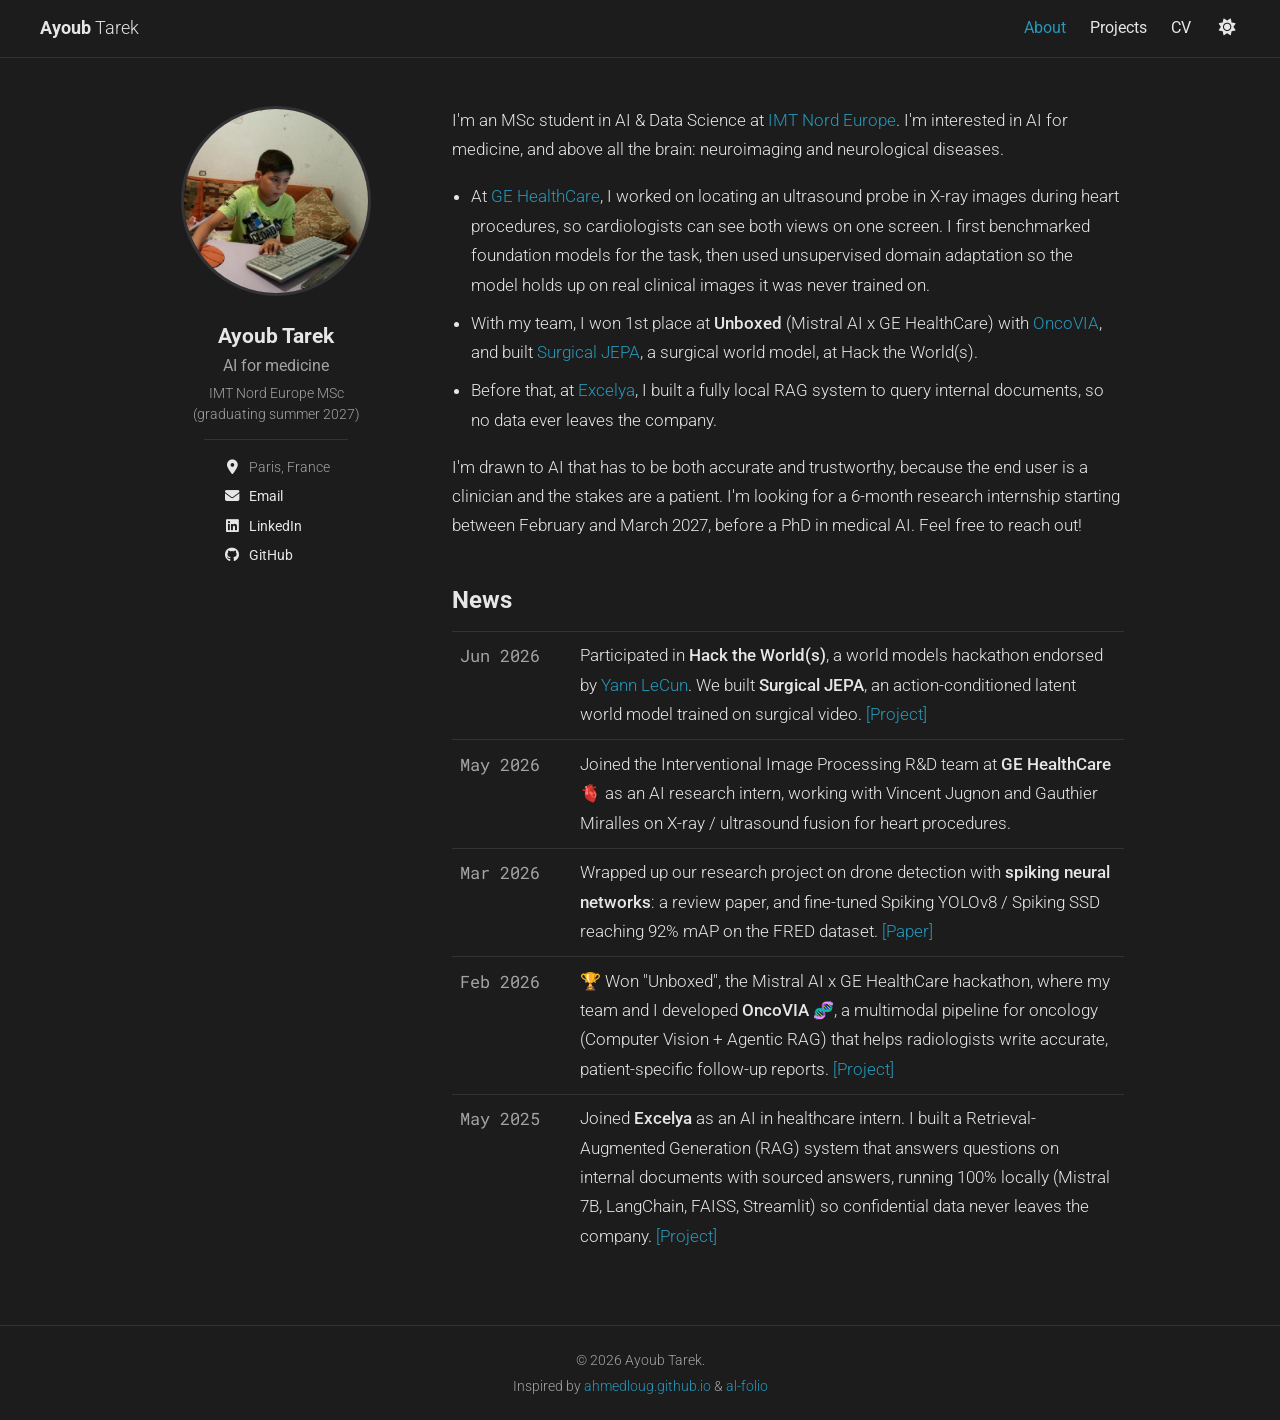
==== index.html @ 870274e5 "Initial commit: personal website Co-Authored-By: Claude Opus 5.5 <noreply@anthropic.com>" ====
<!doctype html>
<html lang="en">
<head>
  <meta charset="utf-8">
  <meta name="viewport" content="width=device-width, initial-scale=1">
  <title>Ayoub Tarek</title>
  <meta name="description" content="Ayoub Tarek : engineering student at IMT Nord Europe (AI & Data Science), working on AI for medicine and neuroimaging.">
  <link rel="canonical" href="https://Ayoub-TAREK.github.io/">

  <!-- Set theme before paint to avoid a light/dark flash -->
  <script>
    (function () {
      var t = null;
      try { t = localStorage.getItem("theme"); } catch (e) {}
      if (!t) t = "dark"; // dark by default
      document.documentElement.setAttribute("data-theme", t);
    })();
  </script>

  <link rel="preconnect" href="https://fonts.googleapis.com">
  <link rel="preconnect" href="https://fonts.gstatic.com" crossorigin>
  <link href="https://fonts.googleapis.com/css2?family=Roboto:wght@300;400;500;700&family=Roboto+Mono&display=swap" rel="stylesheet">
  <link rel="stylesheet" href="https://cdnjs.cloudflare.com/ajax/libs/font-awesome/6.5.1/css/all.min.css">
  <link rel="stylesheet" href="assets/css/style.css">
</head>
<body>

  <nav class="navbar">
    <div class="container">
      <a class="brand" href="index.html"><strong>Ayoub</strong> Tarek</a>
      <button class="icon-btn menu-toggle" aria-label="Toggle menu" aria-expanded="false"><i class="fa-solid fa-bars"></i></button>
      <ul class="nav-links">
        <li><a href="index.html" class="active">About</a></li>
        <li><a href="projects.html">Projects</a></li>
        <li><a href="images/Ayoub_Tarek_CV.pdf" target="_blank" rel="noopener">CV</a></li>
        <li>
          <button class="icon-btn theme-toggle" aria-label="Toggle dark mode">
            <i class="fa-solid fa-moon"></i><i class="fa-solid fa-sun"></i>
          </button>
        </li>
      </ul>
    </div>
  </nav>

  <main class="container">
    <div class="about-wrapper">

      <!-- Left: profile -->
      <aside class="profile-col">
        <img src="images/profile.jpg" alt="Ayoub Tarek as a kid at the computer" class="profile-photo" width="460" height="460">
        <div class="profile-name">Ayoub Tarek</div>
        <div class="profile-title">AI for medicine</div>
        <div class="profile-institution">IMT Nord Europe MSc<br>(graduating summer 2027)</div>
        <div class="profile-divider"></div>
        <ul class="profile-social">
          <li><i class="fa-solid fa-location-dot"></i><span>Paris, France</span></li>
          <li><a href="mailto:ayoub.tarek022@gmail.com"><i class="fa-solid fa-envelope"></i>Email</a></li>
          <li><a href="https://www.linkedin.com/in/ayoub-tarek-5283b8320/" target="_blank" rel="noopener"><i class="fa-brands fa-linkedin"></i>LinkedIn</a></li>
          <li><a href="https://github.com/Ayoub-TAREK" target="_blank" rel="noopener"><i class="fa-brands fa-github"></i>GitHub</a></li>
        </ul>
      </aside>

      <!-- Right: content -->
      <div class="about-content">

        <p>
          I'm an MSc student in AI &amp; Data Science at <a href="https://imt-nord-europe.fr/" target="_blank" rel="noopener">IMT Nord Europe</a>.
          I'm interested in AI for medicine, and above all the brain: neuroimaging and neurological diseases.
        </p>

        <ul>
          <li>
            At <a href="https://www.gehealthcare.com/" target="_blank" rel="noopener">GE HealthCare</a>, I worked on locating an
            ultrasound probe in X-ray images during heart procedures, so cardiologists can see both views on one screen.
            I first benchmarked foundation models for the task, then used unsupervised domain adaptation so the model
            holds up on real clinical images it was never trained on.
          </li>
          <li>
            With my team, I won 1st place at <strong>Unboxed</strong> (Mistral AI x GE HealthCare) with
            <a href="projects.html">OncoVIA</a>, and built <a href="projects.html">Surgical JEPA</a>, a surgical world model, at Hack the World(s).
          </li>
          <li>
            Before that, at <a href="https://www.excelya.com/" target="_blank" rel="noopener">Excelya</a>, I built a fully local
            RAG system to query internal documents, so no data ever leaves the company.
          </li>
        </ul>

        <!-- TODO: draft, rewrite in your own voice -->
        <p>
          I'm drawn to AI that has to be both accurate and trustworthy, because the end user is a clinician and the
          stakes are a patient. I'm looking for a 6-month research internship starting between February and March 2027,
          before a PhD in medical AI. Feel free to reach out!
        </p>

    <section class="news">
      <h2>News</h2>
      <table class="news-table">
        <tbody>
          <tr>
            <th scope="row">Jun 2026</th>
            <td>
              Participated in <strong>Hack the World(s)</strong>, a world models hackathon endorsed by
              <a href="https://en.wikipedia.org/wiki/Yann_LeCun" target="_blank" rel="noopener">Yann LeCun</a>. We built
              <strong>Surgical JEPA</strong>, an action-conditioned latent world model trained on surgical video.
              <a href="https://github.com/Ayoub-TAREK/eb_jepa_hacktheworlds" target="_blank" rel="noopener">[Project]</a>
            </td>
          </tr>
          <tr>
            <th scope="row">May 2026</th>
            <td>
              Joined the Interventional Image Processing R&amp;D team at <strong>GE HealthCare</strong> 🫀 as an AI research
              intern, working with Vincent Jugnon and Gauthier Miralles on X-ray / ultrasound fusion for heart procedures.
            </td>
          </tr>
          <tr>
            <th scope="row">Mar 2026</th>
            <td>
              Wrapped up our research project on drone detection with <strong>spiking neural networks</strong>: a review
              paper, and fine-tuned Spiking YOLOv8 / Spiking SSD reaching 92% mAP on the FRED dataset.
              <a href="images/projects/drone-detection-snn.pdf" target="_blank" rel="noopener">[Paper]</a>
            </td>
          </tr>
          <tr>
            <th scope="row">Feb 2026</th>
            <td>
              🏆 Won "Unboxed", the Mistral AI x GE HealthCare hackathon, where my team and I developed
              <strong>OncoVIA 🧬</strong>, a multimodal pipeline for oncology (Computer Vision + Agentic RAG) that helps
              radiologists write accurate, patient-specific follow-up reports.
              <a href="https://github.com/Ayoub-TAREK/OncoVIA" target="_blank" rel="noopener">[Project]</a>
            </td>
          </tr>
          <tr>
            <th scope="row">May 2025</th>
            <td>
              Joined <strong>Excelya</strong> as an AI in healthcare intern. I built a Retrieval-Augmented Generation (RAG)
              system that answers questions on internal documents with sourced answers, running 100% locally
              (Mistral 7B, LangChain, FAISS, Streamlit) so confidential data never leaves the company.
              <a href="https://github.com/Ayoub-TAREK/RAG-project-1" target="_blank" rel="noopener">[Project]</a>
            </td>
          </tr>
        </tbody>
      </table>
    </section>

      </div>
    </div>

  </main>

  <footer class="footer">
    <div class="container">
      <p>© <span id="year">2026</span> Ayoub Tarek.</p>
      <p>Inspired by <a href="https://ahmedloug.github.io/" target="_blank" rel="noopener">ahmedloug.github.io</a> &amp; <a href="https://github.com/alshedivat/al-folio" target="_blank" rel="noopener">al-folio</a></p>
    </div>
  </footer>

  <script src="assets/js/main.js"></script>
</body>
</html>
---- assets/css/style.css ----
/* ==========================================================================
   Ayoub Tarek — personal academic site
   Minimal theme inspired by ahmedloug.github.io & al-folio
   ========================================================================== */

/* ---------- Theme tokens ---------- */
:root {
  --bg: #ffffff;
  --text: #212529;
  --muted: #6c757d;
  --accent: #b509ac;
  --accent-soft: rgba(181, 9, 172, 0.08);
  --border: #e6e6e6;
  --card: #ffffff;
  --shadow: 0 6px 20px rgba(0, 0, 0, 0.08);
  --todo-bg: #fff3cd;
  --todo-text: #7a5b00;
  --nav-h: 58px;
  --maxw: 1000px;
  color-scheme: light;
}

:root[data-theme="dark"] {
  --bg: #1c1c1d;
  --text: #e6e6e6;
  --muted: #a3a3a3;
  --accent: #2698ba;
  --accent-soft: rgba(38, 152, 186, 0.12);
  --border: #333336;
  --card: #232325;
  --shadow: 0 6px 20px rgba(0, 0, 0, 0.4);
  --todo-bg: #4a3d10;
  --todo-text: #ffe08a;
  color-scheme: dark;
}

/* ---------- Base ---------- */
*,
*::before,
*::after { box-sizing: border-box; }

html { scroll-padding-top: calc(var(--nav-h) + 16px); }

body {
  margin: 0;
  padding-top: var(--nav-h);
  background: var(--bg);
  color: var(--text);
  font-family: "Roboto", system-ui, -apple-system, "Segoe UI", sans-serif;
  font-weight: 300;
  font-size: 1rem;
  line-height: 1.65;
  transition: background-color 0.2s ease, color 0.2s ease;
  -webkit-font-smoothing: antialiased;
}

a { color: var(--accent); text-decoration: none; }
a:hover { text-decoration: underline; }

strong, b { font-weight: 500; }

h1, h2, h3 { font-weight: 400; line-height: 1.25; }

h2 {
  font-size: 1.5rem;
  margin: 2.5rem 0 1rem;
  color: var(--accent);
}

img { max-width: 100%; height: auto; }

.container {
  max-width: var(--maxw);
  margin: 0 auto;
  padding: 0 16px;
}

/* Visible placeholder for things to fill in — remove once done */
.todo {
  background: var(--todo-bg);
  color: var(--todo-text);
  font-size: 0.85em;
  font-weight: 400;
  padding: 0 0.35em;
  border-radius: 3px;
}

/* ---------- Navbar ---------- */
.navbar {
  position: fixed;
  inset: 0 0 auto 0;
  height: var(--nav-h);
  background: var(--bg);
  border-bottom: 1px solid var(--border);
  z-index: 100;
  transition: background-color 0.2s ease;
}

/* Navbar spans the full width: name in the top-left corner, links on the far right */
.navbar .container {
  max-width: none;
  padding: 0 40px;
  height: 100%;
  display: flex;
  align-items: center;
  justify-content: space-between;
}

.brand {
  color: var(--text);
  font-size: 1.15rem;
  font-weight: 300;
}
.brand strong { font-weight: 700; }
.brand:hover { text-decoration: none; color: var(--accent); }

.nav-links {
  display: flex;
  align-items: center;
  gap: 1.5rem;
  list-style: none;
  margin: 0;
  padding: 0;
}

.nav-links a {
  color: var(--text);
  font-weight: 400;
}
.nav-links a:hover,
.nav-links a.active {
  color: var(--accent);
  text-decoration: none;
}

.icon-btn {
  background: none;
  border: 0;
  padding: 0.25rem;
  color: var(--text);
  font-size: 1.05rem;
  cursor: pointer;
  line-height: 1;
}
.icon-btn:hover { color: var(--accent); }

/* Show moon in light mode, sun in dark mode */
.theme-toggle .fa-sun { display: none; }
:root[data-theme="dark"] .theme-toggle .fa-sun { display: inline; }
:root[data-theme="dark"] .theme-toggle .fa-moon { display: none; }

.menu-toggle { display: none; font-size: 1.3rem; }

@media (max-width: 640px) {
  .navbar .container { padding: 0 16px; }
  .menu-toggle { display: block; }
  .nav-links {
    position: absolute;
    top: var(--nav-h);
    left: 0;
    right: 0;
    flex-direction: column;
    align-items: flex-start;
    gap: 0;
    background: var(--bg);
    border-bottom: 1px solid var(--border);
    padding: 0.5rem 16px 1rem;
    display: none;
  }
  .nav-links.open { display: flex; }
  .nav-links li { width: 100%; padding: 0.45rem 0; }
}

/* ---------- Page header ---------- */
.page-header { padding: 2.5rem 0 0.5rem; }

.page-title {
  font-size: 2.6rem;
  font-weight: 300;
  margin: 0;
}
.page-title strong { font-weight: 700; }

.page-desc {
  color: var(--muted);
  margin: 0.4rem 0 0;
}

/* ---------- About ---------- */
/* Two columns: profile on the left, text on the right */
.about-wrapper {
  display: grid;
  grid-template-columns: 240px 1fr;
  gap: 3.5rem;
  padding-top: 3rem;
}

.profile-col {
  text-align: center;
  align-self: start;
  position: sticky;
  top: calc(var(--nav-h) + 2rem);
}

.profile-photo {
  width: 190px;
  height: 190px;
  object-fit: cover;
  border-radius: 50%;
  border: 3px solid var(--border);
}

.profile-name { font-size: 1.3rem; font-weight: 700; margin-top: 0.9rem; }
.profile-title { color: var(--muted); font-weight: 400; }
.profile-institution { font-size: 0.85rem; color: var(--muted); line-height: 1.5; margin-top: 0.25rem; }

.profile-divider {
  height: 1px;
  background: var(--border);
  margin: 0.9rem auto;
  width: 60%;
}

.profile-social {
  list-style: none;
  padding: 0;
  margin: 0 auto;
  display: inline-flex;
  flex-direction: column;
  gap: 0.35rem;
  text-align: left;
  font-size: 0.9rem;
}
.profile-social i { width: 1.4em; text-align: center; margin-right: 0.4rem; }
.profile-social span { color: var(--muted); }
.profile-social a { color: var(--text); font-weight: 400; }
.profile-social a:hover { color: var(--accent); text-decoration: none; }

.about-content { font-size: 1.05rem; line-height: 1.75; min-width: 0; }
.about-content p { margin: 0 0 1.1rem; }
.about-content ul { padding-left: 1.2rem; margin: 0 0 1.1rem; }
.about-content li { margin-bottom: 0.55rem; }

.about-content h2 { color: var(--text); font-weight: 700; margin-top: 2.75rem; }

@media (max-width: 760px) {
  .page-title { font-size: 2rem; }
  .about-wrapper { grid-template-columns: 1fr; gap: 2rem; padding-top: 2rem; }
  .profile-col { position: static; }
}

/* ---------- News ---------- */

.news-table {
  width: 100%;
  border-collapse: collapse;
}

.news-table th,
.news-table td {
  text-align: left;
  vertical-align: top;
  padding: 0.6rem 0.5rem;
  border-top: 1px solid var(--border);
}

.news-table th {
  width: 7.5rem;
  font-family: "Roboto Mono", ui-monospace, Consolas, monospace;
  font-weight: 400;
  color: var(--muted);
  white-space: nowrap;
}

@media (max-width: 640px) {
  .news-table th,
  .news-table td { display: block; width: auto; border: 0; padding: 0; }
  .news-table tr { display: block; border-top: 1px solid var(--border); padding: 0.6rem 0; }
  .news-table th { color: var(--muted); font-size: 0.9rem; }
}

/* ---------- Social ---------- */
.social {
  display: flex;
  justify-content: center;
  gap: 1.5rem;
  font-size: 1.8rem;
  margin: 3rem 0 1rem;
}
.social a { color: var(--text); }
.social a:hover { color: var(--accent); text-decoration: none; }

.contact-note {
  text-align: center;
  color: var(--muted);
  font-size: 0.9rem;
}

/* ---------- Projects ---------- */
.projects-list {
  display: flex;
  flex-direction: column;
  gap: 1.5rem;
  margin: 1.5rem 0 2rem;
  padding-top: 1.5rem;
  border-top: 1px solid var(--border);
}

/* Horizontal card: thumbnail left, text right */
.project-card {
  display: flex;
  gap: 1.75rem;
  align-items: flex-start;
  background: var(--card);
  border: 1px solid var(--border);
  border-radius: 8px;
  padding: 1.75rem 2rem;
  transition: border-color 0.15s ease, box-shadow 0.15s ease;
}
.project-card:hover { border-color: var(--muted); box-shadow: var(--shadow); }

/* Same frame for every thumbnail so all text columns line up.
   The link opens the full-size image in a new tab. */
.project-thumb-link {
  flex: 0 0 340px;
  min-width: 0;
  display: block;
  border-radius: 6px;
  overflow: hidden;
  border: 1px solid var(--border);
}

.project-thumb {
  display: block;
  width: 100%;
  aspect-ratio: 4 / 3;
  object-fit: cover;
  transition: transform 0.2s ease;
}
.project-thumb-link:hover .project-thumb { transform: scale(1.03); }

/* Diagrams: wider frame, natural height, never cropped, centred against the text */
.project-thumb.wide { aspect-ratio: auto; }
.project-thumb-link:has(.wide) { align-self: center; }

.project-body { flex: 1; min-width: 0; }

.project-header {
  display: flex;
  justify-content: space-between;
  align-items: flex-start;
  gap: 1rem;
}

.project-title { font-size: 1.15rem; font-weight: 700; margin: 0; line-height: 1.35; }

.project-links { display: flex; flex-wrap: wrap; gap: 0.5rem; flex-shrink: 0; }

.badge-link {
  display: inline-flex;
  align-items: center;
  gap: 0.35rem;
  font-size: 0.85rem;
  font-weight: 500;
  padding: 0.3rem 0.7rem;
  border-radius: 4px;
  border: 1px solid currentColor;
  white-space: nowrap;
}
.badge-link:hover { text-decoration: none; opacity: 0.85; }
.badge-github { color: var(--text); }
.badge-report { color: var(--accent); }

.project-date {
  display: block;
  font-family: "Roboto Mono", ui-monospace, Consolas, monospace;
  font-size: 0.95rem;
  margin: 0.6rem 0 0.75rem;
}

.project-description { color: var(--muted); margin: 0; }

@media (max-width: 720px) {
  .project-card { flex-direction: column; align-items: stretch; gap: 1.1rem; padding: 1.25rem; }
  .project-thumb-link,
  .project-thumb-link:has(.wide) { flex-basis: auto; align-self: stretch; }
  .project-thumb { aspect-ratio: 16 / 9; }
  .project-thumb.wide { aspect-ratio: auto; }
  .project-header { flex-direction: column; gap: 0.6rem; }
}

/* ---------- Footer ---------- */
.footer {
  border-top: 1px solid var(--border);
  margin-top: 4rem;
  padding: 1.25rem 0;
  color: var(--muted);
  font-size: 0.85rem;
  text-align: center;
}
.footer p { margin: 0.2rem 0; }
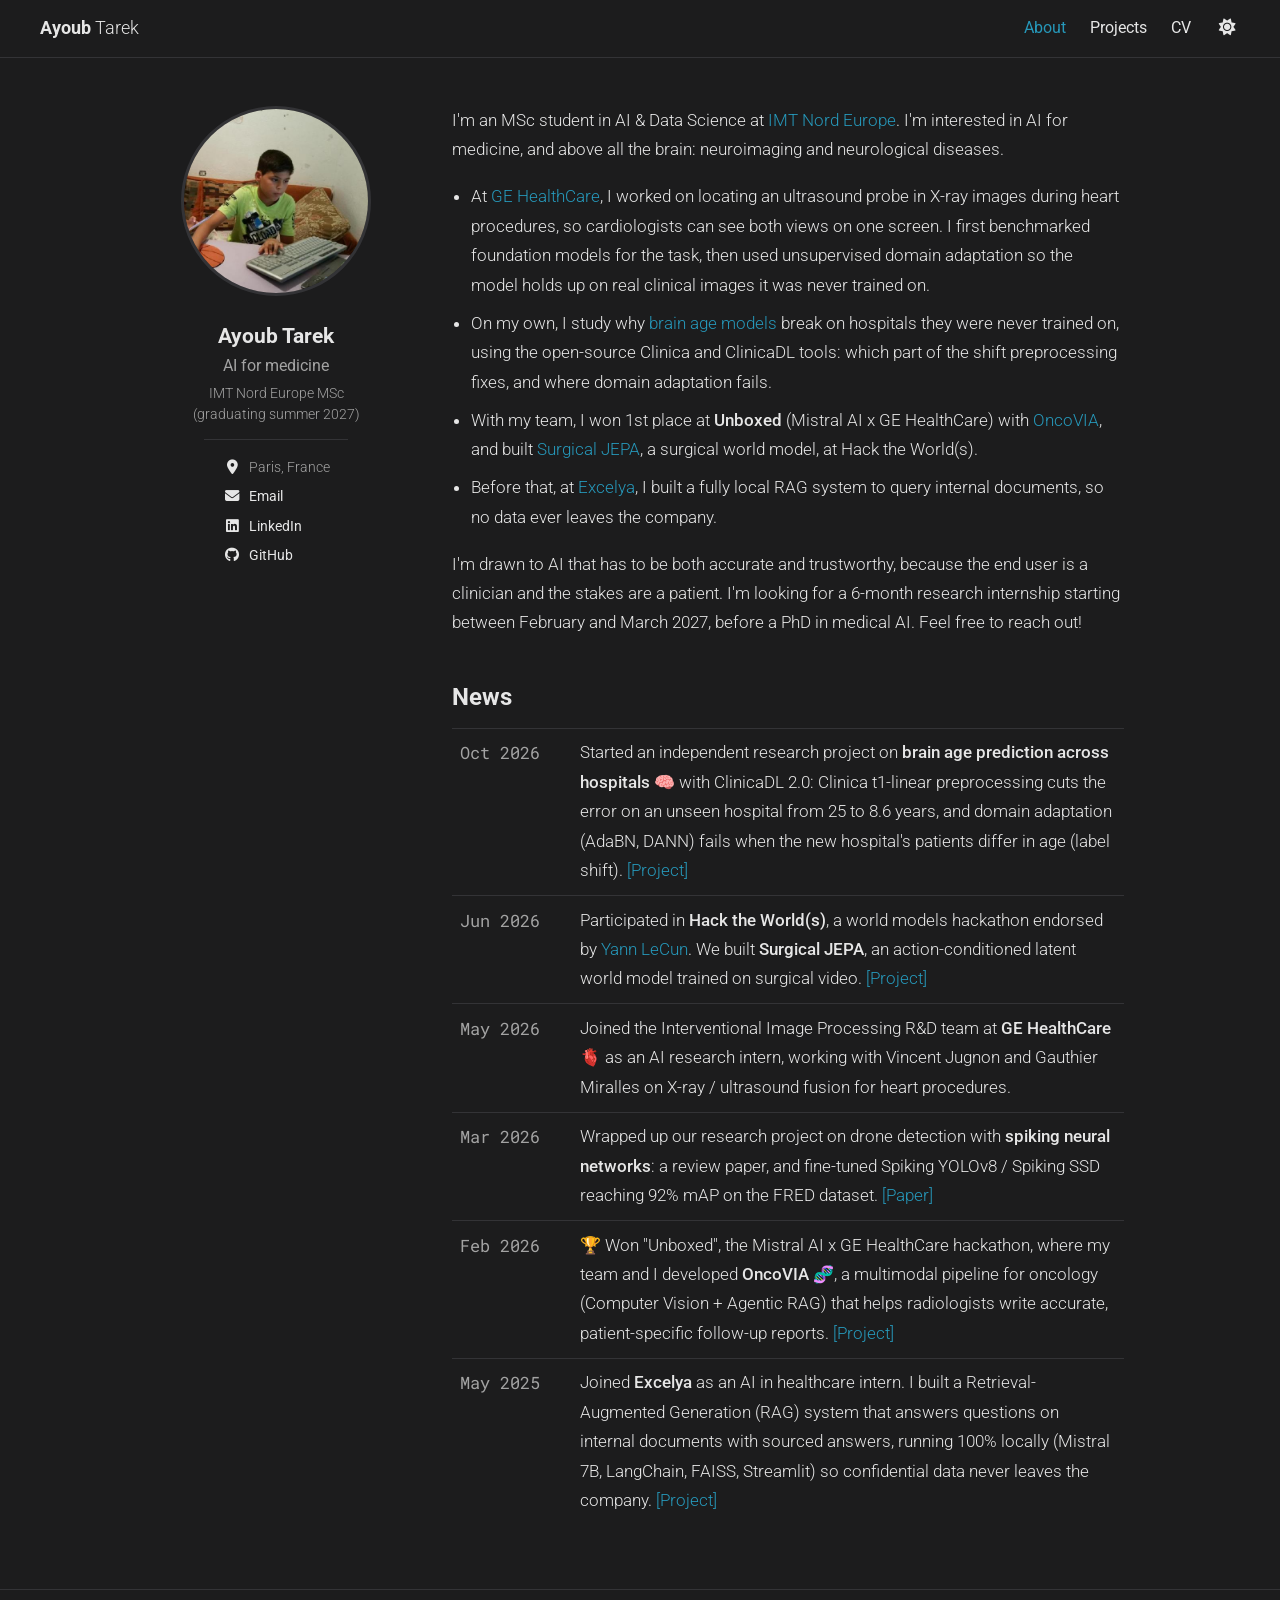
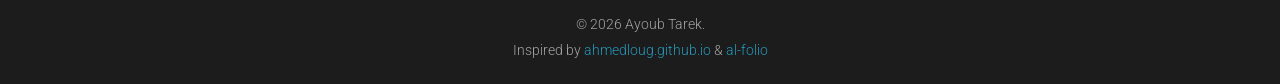
==== commit 26f17c00: "Add brain age across hospitals project" ====
--- a/index.html
+++ b/index.html
@@ -32,7 +32,7 @@
       <ul class="nav-links">
         <li><a href="index.html" class="active">About</a></li>
         <li><a href="projects.html">Projects</a></li>
-        <li><a href="images/Ayoub_Tarek_CV.pdf" target="_blank" rel="noopener">CV</a></li>
+        <li><a href="images/Ayoub_Tarek_CV.pdf?v=2" target="_blank" rel="noopener">CV</a></li>
         <li>
           <button class="icon-btn theme-toggle" aria-label="Toggle dark mode">
             <i class="fa-solid fa-moon"></i><i class="fa-solid fa-sun"></i>
@@ -76,6 +76,11 @@
             holds up on real clinical images it was never trained on.
           </li>
           <li>
+            On my own, I study why <a href="projects.html">brain age models</a> break on hospitals they were never
+            trained on, using the open-source Clinica and ClinicaDL tools: which part of the shift preprocessing fixes,
+            and where domain adaptation fails.
+          </li>
+          <li>
             With my team, I won 1st place at <strong>Unboxed</strong> (Mistral AI x GE HealthCare) with
             <a href="projects.html">OncoVIA</a>, and built <a href="projects.html">Surgical JEPA</a>, a surgical world model, at Hack the World(s).
           </li>
@@ -96,6 +101,15 @@
       <h2>News</h2>
       <table class="news-table">
         <tbody>
+          <tr>
+            <th scope="row">Oct 2026</th>
+            <td>
+              Started an independent research project on <strong>brain age prediction across hospitals</strong> 🧠 with
+              ClinicaDL 2.0: Clinica t1-linear preprocessing cuts the error on an unseen hospital from 25 to 8.6 years,
+              and domain adaptation (AdaBN, DANN) fails when the new hospital's patients differ in age (label shift).
+              <a href="https://github.com/Ayoub-TAREK/ixi-brain-age" target="_blank" rel="noopener">[Project]</a>
+            </td>
+          </tr>
           <tr>
             <th scope="row">Jun 2026</th>
             <td>
